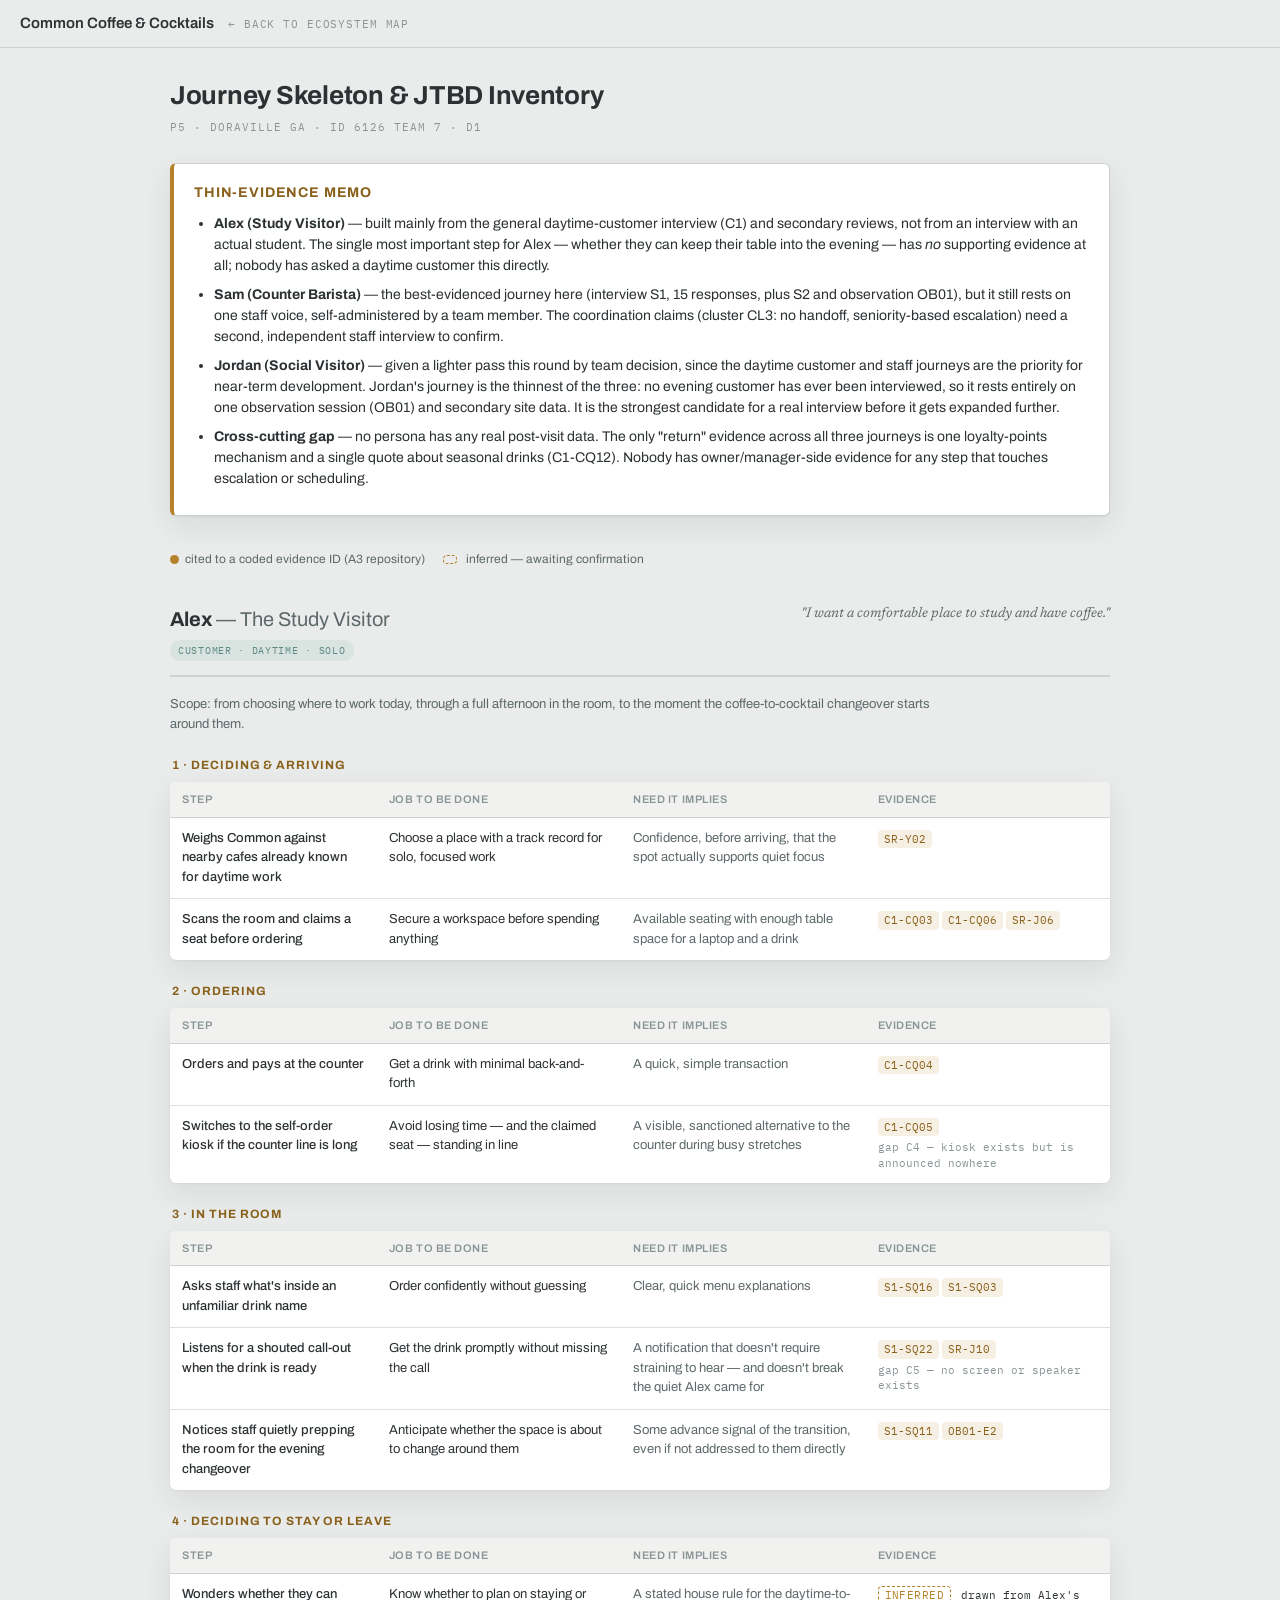
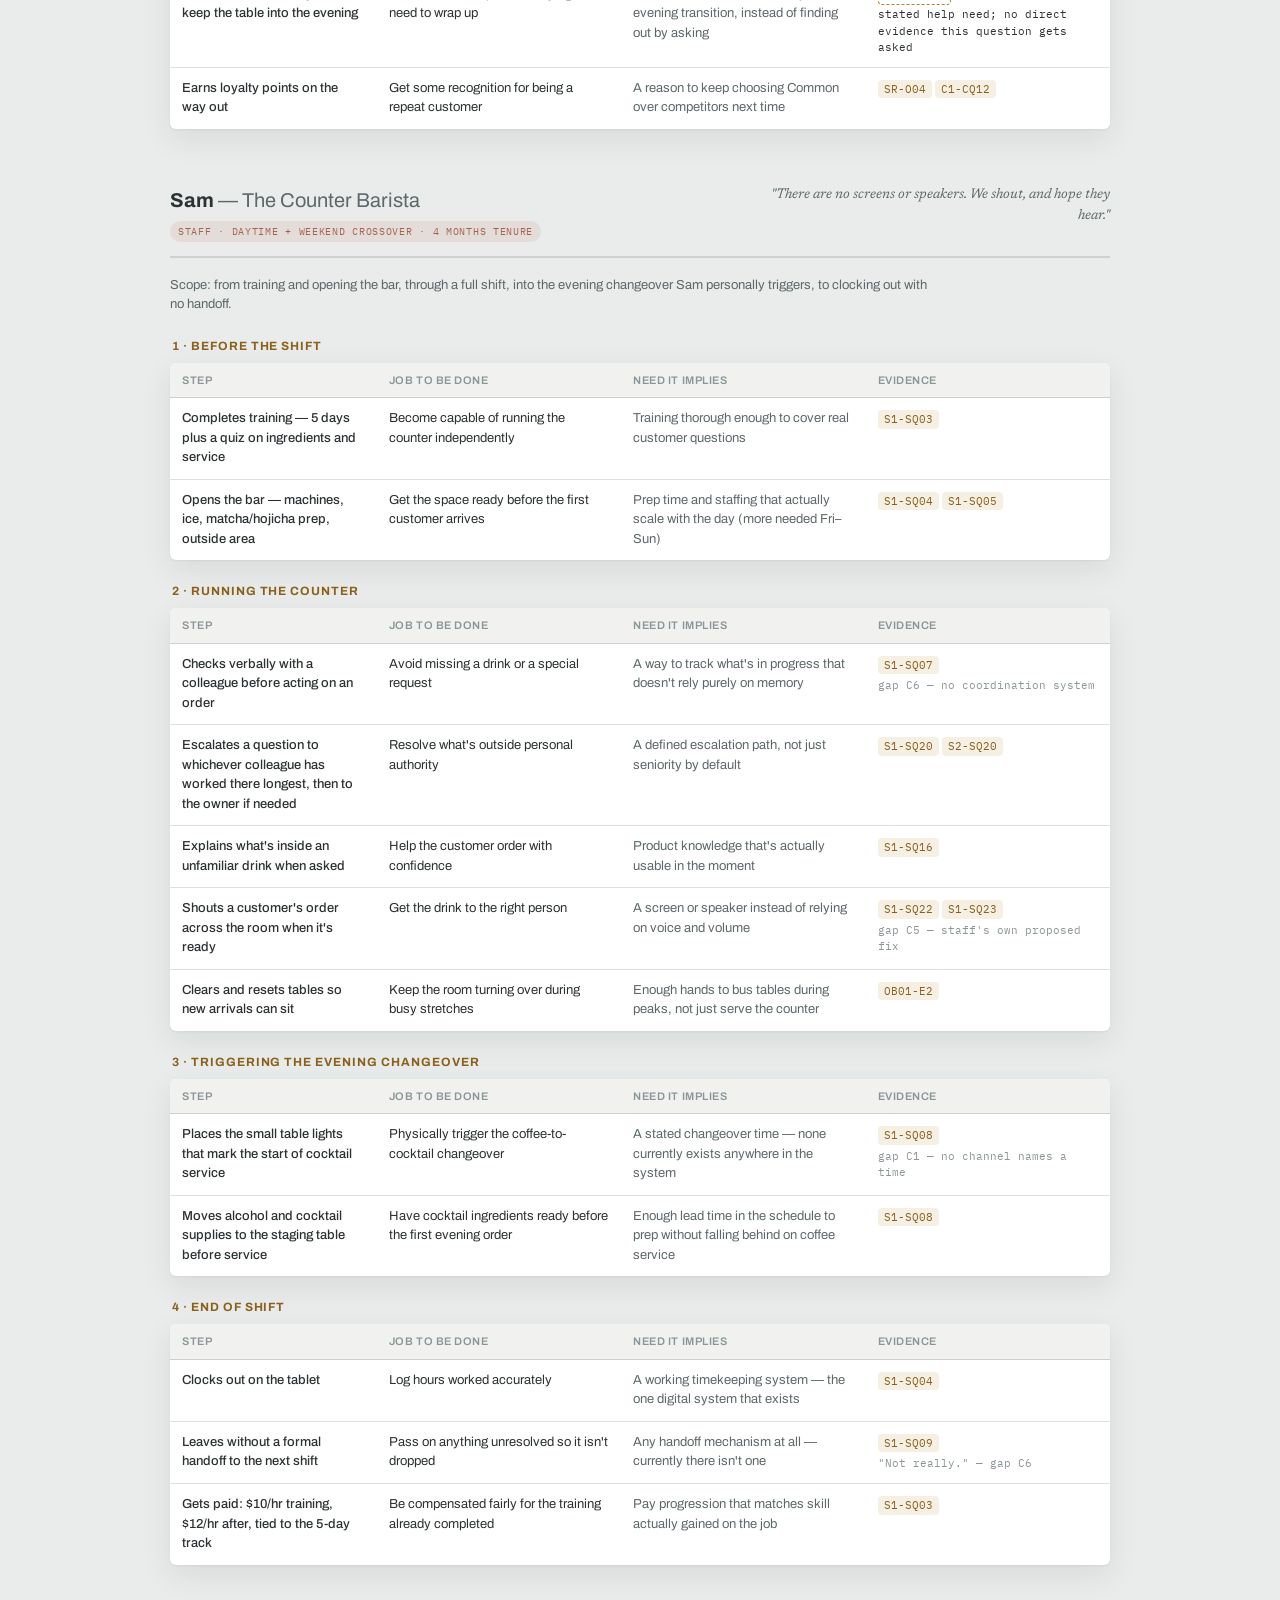
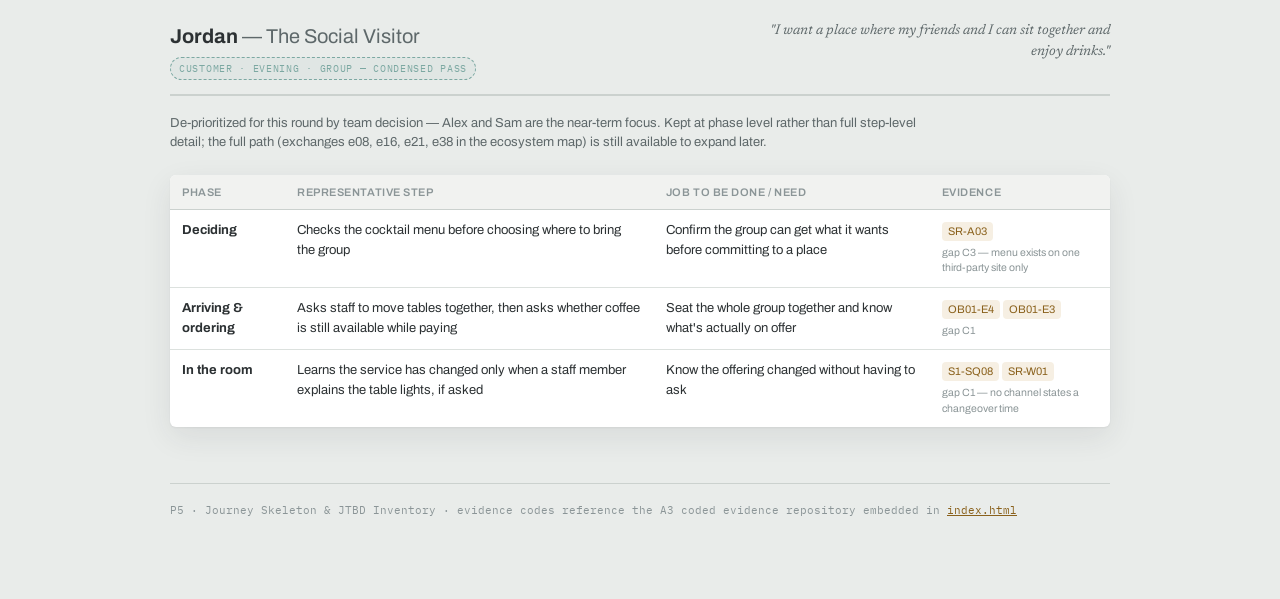
==== journey.html @ 6e0c011a "Add P5 journey skeleton and JTBD inventory Phases/steps/JTBD/needs for Alex and Sam, condensed pass " ====
<!DOCTYPE html>
<html lang="en">
<head>
<meta charset="UTF-8">
<meta name="viewport" content="width=device-width, initial-scale=1.0">
<title>Journey Skeleton &amp; JTBD Inventory — Common Coffee</title>
<link rel="preconnect" href="https://fonts.googleapis.com">
<link rel="preconnect" href="https://fonts.gstatic.com" crossorigin>
<link rel="stylesheet" href="https://fonts.googleapis.com/css2?family=Archivo:wght@400;500;600;700&family=IBM+Plex+Mono:wght@400;500&family=Newsreader:ital,opsz,wght@0,6..72,400;1,6..72,400&display=swap">
<style>
:root{
  --chrome:#E9ECEA; --chrome-2:#E0E4E1; --chrome-3:#D4D9D6;
  --ink:#2C3133; --ink-2:#5E686A; --ink-3:#8B9597;
  --rule:#CBD1CE; --rule-soft:#DCE1DE;
  --stage:#F1F2F0; --stage-2:#FFFFFF;
  --brass:#B5822C; --brass-deep:#8A611C; --brass-wash:rgba(181,130,44,.13);
  --c-customer:#5E8A83; --c-customer-wash:rgba(124,168,162,.14);
  --c-staff:#A6644F; --c-staff-wash:rgba(197,139,124,.16);
  --c-customer-lite:#7CA8A2; --c-customer-lite-wash:rgba(124,168,162,.08);
  --infer:#B5822C;
  --shadow:0 1px 2px rgba(44,49,51,.06), 0 10px 30px rgba(44,49,51,.09);
}
@media (prefers-color-scheme: dark){
  :root:not([data-theme="light"]){
    --chrome:#1B1F20; --chrome-2:#232829; --chrome-3:#2C3234;
    --ink:#E4E8E7; --ink-2:#A8B1B1; --ink-3:#788283;
    --rule:#343A3B; --rule-soft:#282D2E;
    --stage:#212525; --stage-2:#272B2C;
    --brass:#D39A3E; --brass-deep:#E0AE58; --brass-wash:rgba(211,154,62,.16);
    --c-customer:#7CB0A9; --c-customer-wash:rgba(124,176,169,.14);
    --c-staff:#CF9384; --c-staff-wash:rgba(207,147,132,.16);
    --c-customer-lite:#6C9A94; --c-customer-lite-wash:rgba(124,176,169,.08);
    --infer:#D39A3E;
    --shadow:0 1px 2px rgba(0,0,0,.45), 0 10px 30px rgba(0,0,0,.38);
  }
}
*{box-sizing:border-box}
body{
  margin:0; background:var(--chrome); color:var(--ink);
  font-family:"Archivo","Helvetica Neue",Arial,sans-serif;
  font-size:14px; line-height:1.5; -webkit-font-smoothing:antialiased;
}
a{color:var(--brass-deep)}
.wrap{max-width:980px; margin:0 auto; padding:28px 20px 80px}

header.top{padding:12px 20px; border-bottom:1px solid var(--rule); background:var(--chrome); display:flex; align-items:baseline; gap:14px; flex-wrap:wrap}
header.top .brand{font-weight:600; font-size:15px}
header.top a.back{font-family:"IBM Plex Mono",monospace; font-size:11px; text-transform:uppercase; letter-spacing:.08em; color:var(--ink-3); text-decoration:none}
header.top a.back:hover{color:var(--brass-deep)}

h1{font-size:26px; font-weight:700; letter-spacing:-.01em; margin:0 0 4px}
.sub{font-family:"IBM Plex Mono",monospace; font-size:11px; text-transform:uppercase; letter-spacing:.09em; color:var(--ink-3); margin-bottom:28px}

.memo{
  background:var(--stage-2); border:1px solid var(--rule); border-left:4px solid var(--brass);
  border-radius:6px; padding:18px 20px; margin-bottom:34px; box-shadow:var(--shadow);
}
.memo h2{margin:0 0 10px; font-size:14px; text-transform:uppercase; letter-spacing:.06em; color:var(--brass-deep)}
.memo ul{margin:0; padding-left:20px}
.memo li{margin-bottom:8px}
.memo li b{color:var(--ink)}

.legend{display:flex; gap:18px; flex-wrap:wrap; margin-bottom:36px; font-size:12px; color:var(--ink-2)}
.legend span{display:inline-flex; align-items:center; gap:6px}
.dot{width:9px; height:9px; border-radius:50%; display:inline-block}
.dot.cited{background:var(--brass)}
.dot.inferred{background:none; border:1.5px dashed var(--infer)}

.persona{margin-bottom:56px}
.persona-head{
  display:flex; align-items:flex-start; justify-content:space-between; gap:16px; flex-wrap:wrap;
  padding-bottom:14px; margin-bottom:18px; border-bottom:2px solid var(--rule);
}
.persona-head h2{font-size:20px; margin:0}
.persona-head .arch{color:var(--ink-2); font-weight:400}
.persona-head .quote{font-family:"Newsreader",serif; font-style:italic; color:var(--ink-2); max-width:360px; text-align:right}
.tag{
  display:inline-block; font-family:"IBM Plex Mono",monospace; font-size:10px; text-transform:uppercase;
  letter-spacing:.07em; padding:3px 8px; border-radius:20px; margin-top:6px;
}
.tag.customer{background:var(--c-customer-wash); color:var(--c-customer)}
.tag.staff{background:var(--c-staff-wash); color:var(--c-staff)}
.tag.light{background:var(--c-customer-lite-wash); color:var(--c-customer-lite); border:1px dashed var(--c-customer-lite)}

.note{font-size:13px; color:var(--ink-2); margin-bottom:22px; max-width:760px}

.phase{margin-bottom:22px}
.phase h3{
  font-size:12px; text-transform:uppercase; letter-spacing:.08em; color:var(--brass-deep);
  margin:0 0 8px; padding-left:2px;
}
table.steps{width:100%; border-collapse:collapse; background:var(--stage-2); border-radius:6px; overflow:hidden; box-shadow:var(--shadow)}
table.steps th{
  text-align:left; font-size:11px; text-transform:uppercase; letter-spacing:.05em; color:var(--ink-3);
  font-weight:600; padding:9px 12px; border-bottom:1px solid var(--rule); background:var(--stage)
}
table.steps td{padding:11px 12px; border-bottom:1px solid var(--rule-soft); vertical-align:top; font-size:13px}
table.steps tr:last-child td{border-bottom:none}
table.steps td.step{font-weight:500; width:22%}
table.steps td.jtbd{width:26%; color:var(--ink)}
table.steps td.need{width:26%; color:var(--ink-2)}
table.steps td.ev{width:26%; font-family:"IBM Plex Mono",monospace; font-size:11px}
.code{
  display:inline-block; background:var(--brass-wash); color:var(--brass-deep); border-radius:4px;
  padding:1px 6px; margin:1px 3px 1px 0; font-size:11px;
}
.inferred{
  display:inline-block; border:1px dashed var(--infer); color:var(--infer); border-radius:4px;
  padding:1px 6px; margin:1px 3px 1px 0; font-size:10.5px; text-transform:uppercase; letter-spacing:.04em;
}
.contra{color:var(--ink-3); font-size:10.5px; display:block; margin-top:3px}

.condensed-table{width:100%; border-collapse:collapse; background:var(--stage-2); border-radius:6px; overflow:hidden; box-shadow:var(--shadow)}
.condensed-table th{
  text-align:left; font-size:11px; text-transform:uppercase; letter-spacing:.05em; color:var(--ink-3);
  font-weight:600; padding:9px 12px; border-bottom:1px solid var(--rule); background:var(--stage)
}
.condensed-table td{padding:11px 12px; border-bottom:1px solid var(--rule-soft); vertical-align:top; font-size:13px}
.condensed-table tr:last-child td{border-bottom:none}

footer{margin-top:40px; padding-top:18px; border-top:1px solid var(--rule); font-size:11px; color:var(--ink-3); font-family:"IBM Plex Mono",monospace}
</style>
</head>
<body>

<header class="top">
  <span class="brand">Common Coffee &amp; Cocktails</span>
  <a class="back" href="index.html">&larr; back to ecosystem map</a>
</header>

<div class="wrap">
  <h1>Journey Skeleton &amp; JTBD Inventory</h1>
  <div class="sub">P5 · Doraville GA · ID 6126 Team 7 · D1</div>

  <div class="memo">
    <h2>Thin-evidence memo</h2>
    <ul>
      <li><b>Alex (Study Visitor)</b> — built mainly from the general daytime-customer interview (C1) and secondary reviews, not from an interview with an actual student. The single most important step for Alex — whether they can keep their table into the evening — has <i>no</i> supporting evidence at all; nobody has asked a daytime customer this directly.</li>
      <li><b>Sam (Counter Barista)</b> — the best-evidenced journey here (interview S1, 15 responses, plus S2 and observation OB01), but it still rests on one staff voice, self-administered by a team member. The coordination claims (cluster CL3: no handoff, seniority-based escalation) need a second, independent staff interview to confirm.</li>
      <li><b>Jordan (Social Visitor)</b> — given a lighter pass this round by team decision, since the daytime customer and staff journeys are the priority for near-term development. Jordan's journey is the thinnest of the three: no evening customer has ever been interviewed, so it rests entirely on one observation session (OB01) and secondary site data. It is the strongest candidate for a real interview before it gets expanded further.</li>
      <li><b>Cross-cutting gap</b> — no persona has any real post-visit data. The only "return" evidence across all three journeys is one loyalty-points mechanism and a single quote about seasonal drinks (C1-CQ12). Nobody has owner/manager-side evidence for any step that touches escalation or scheduling.</li>
    </ul>
  </div>

  <div class="legend">
    <span><span class="dot cited"></span> cited to a coded evidence ID (A3 repository)</span>
    <span><span class="dot inferred"></span> inferred — awaiting confirmation</span>
  </div>

  <!-- ================= ALEX ================= -->
  <section class="persona">
    <div class="persona-head">
      <div>
        <h2>Alex <span class="arch">— The Study Visitor</span></h2>
        <span class="tag customer">Customer · Daytime · Solo</span>
      </div>
      <div class="quote">"I want a comfortable place to study and have coffee."</div>
    </div>
    <p class="note">Scope: from choosing where to work today, through a full afternoon in the room, to the moment the coffee-to-cocktail changeover starts around them.</p>

    <div class="phase">
      <h3>1 · Deciding &amp; arriving</h3>
      <table class="steps">
        <tr><th>Step</th><th>Job to be done</th><th>Need it implies</th><th>Evidence</th></tr>
        <tr>
          <td class="step">Weighs Common against nearby cafes already known for daytime work</td>
          <td class="jtbd">Choose a place with a track record for solo, focused work</td>
          <td class="need">Confidence, before arriving, that the spot actually supports quiet focus</td>
          <td class="ev"><span class="code">SR-Y02</span></td>
        </tr>
        <tr>
          <td class="step">Scans the room and claims a seat before ordering</td>
          <td class="jtbd">Secure a workspace before spending anything</td>
          <td class="need">Available seating with enough table space for a laptop and a drink</td>
          <td class="ev"><span class="code">C1-CQ03</span><span class="code">C1-CQ06</span><span class="code">SR-J06</span></td>
        </tr>
      </table>
    </div>

    <div class="phase">
      <h3>2 · Ordering</h3>
      <table class="steps">
        <tr><th>Step</th><th>Job to be done</th><th>Need it implies</th><th>Evidence</th></tr>
        <tr>
          <td class="step">Orders and pays at the counter</td>
          <td class="jtbd">Get a drink with minimal back-and-forth</td>
          <td class="need">A quick, simple transaction</td>
          <td class="ev"><span class="code">C1-CQ04</span></td>
        </tr>
        <tr>
          <td class="step">Switches to the self-order kiosk if the counter line is long</td>
          <td class="jtbd">Avoid losing time — and the claimed seat — standing in line</td>
          <td class="need">A visible, sanctioned alternative to the counter during busy stretches</td>
          <td class="ev"><span class="code">C1-CQ05</span><span class="contra">gap C4 — kiosk exists but is announced nowhere</span></td>
        </tr>
      </table>
    </div>

    <div class="phase">
      <h3>3 · In the room</h3>
      <table class="steps">
        <tr><th>Step</th><th>Job to be done</th><th>Need it implies</th><th>Evidence</th></tr>
        <tr>
          <td class="step">Asks staff what's inside an unfamiliar drink name</td>
          <td class="jtbd">Order confidently without guessing</td>
          <td class="need">Clear, quick menu explanations</td>
          <td class="ev"><span class="code">S1-SQ16</span><span class="code">S1-SQ03</span></td>
        </tr>
        <tr>
          <td class="step">Listens for a shouted call-out when the drink is ready</td>
          <td class="jtbd">Get the drink promptly without missing the call</td>
          <td class="need">A notification that doesn't require straining to hear — and doesn't break the quiet Alex came for</td>
          <td class="ev"><span class="code">S1-SQ22</span><span class="code">SR-J10</span><span class="contra">gap C5 — no screen or speaker exists</span></td>
        </tr>
        <tr>
          <td class="step">Notices staff quietly prepping the room for the evening changeover</td>
          <td class="jtbd">Anticipate whether the space is about to change around them</td>
          <td class="need">Some advance signal of the transition, even if not addressed to them directly</td>
          <td class="ev"><span class="code">S1-SQ11</span><span class="code">OB01-E2</span></td>
        </tr>
      </table>
    </div>

    <div class="phase">
      <h3>4 · Deciding to stay or leave</h3>
      <table class="steps">
        <tr><th>Step</th><th>Job to be done</th><th>Need it implies</th><th>Evidence</th></tr>
        <tr>
          <td class="step">Wonders whether they can keep the table into the evening</td>
          <td class="jtbd">Know whether to plan on staying or need to wrap up</td>
          <td class="need">A stated house rule for the daytime-to-evening transition, instead of finding out by asking</td>
          <td class="ev"><span class="inferred">inferred</span> drawn from Alex's stated help need; no direct evidence this question gets asked</td>
        </tr>
        <tr>
          <td class="step">Earns loyalty points on the way out</td>
          <td class="jtbd">Get some recognition for being a repeat customer</td>
          <td class="need">A reason to keep choosing Common over competitors next time</td>
          <td class="ev"><span class="code">SR-O04</span><span class="code">C1-CQ12</span></td>
        </tr>
      </table>
    </div>
  </section>

  <!-- ================= SAM ================= -->
  <section class="persona">
    <div class="persona-head">
      <div>
        <h2>Sam <span class="arch">— The Counter Barista</span></h2>
        <span class="tag staff">Staff · Daytime + weekend crossover · 4 months tenure</span>
      </div>
      <div class="quote">"There are no screens or speakers. We shout, and hope they hear."</div>
    </div>
    <p class="note">Scope: from training and opening the bar, through a full shift, into the evening changeover Sam personally triggers, to clocking out with no handoff.</p>

    <div class="phase">
      <h3>1 · Before the shift</h3>
      <table class="steps">
        <tr><th>Step</th><th>Job to be done</th><th>Need it implies</th><th>Evidence</th></tr>
        <tr>
          <td class="step">Completes training — 5 days plus a quiz on ingredients and service</td>
          <td class="jtbd">Become capable of running the counter independently</td>
          <td class="need">Training thorough enough to cover real customer questions</td>
          <td class="ev"><span class="code">S1-SQ03</span></td>
        </tr>
        <tr>
          <td class="step">Opens the bar — machines, ice, matcha/hojicha prep, outside area</td>
          <td class="jtbd">Get the space ready before the first customer arrives</td>
          <td class="need">Prep time and staffing that actually scale with the day (more needed Fri–Sun)</td>
          <td class="ev"><span class="code">S1-SQ04</span><span class="code">S1-SQ05</span></td>
        </tr>
      </table>
    </div>

    <div class="phase">
      <h3>2 · Running the counter</h3>
      <table class="steps">
        <tr><th>Step</th><th>Job to be done</th><th>Need it implies</th><th>Evidence</th></tr>
        <tr>
          <td class="step">Checks verbally with a colleague before acting on an order</td>
          <td class="jtbd">Avoid missing a drink or a special request</td>
          <td class="need">A way to track what's in progress that doesn't rely purely on memory</td>
          <td class="ev"><span class="code">S1-SQ07</span><span class="contra">gap C6 — no coordination system</span></td>
        </tr>
        <tr>
          <td class="step">Escalates a question to whichever colleague has worked there longest, then to the owner if needed</td>
          <td class="jtbd">Resolve what's outside personal authority</td>
          <td class="need">A defined escalation path, not just seniority by default</td>
          <td class="ev"><span class="code">S1-SQ20</span><span class="code">S2-SQ20</span></td>
        </tr>
        <tr>
          <td class="step">Explains what's inside an unfamiliar drink when asked</td>
          <td class="jtbd">Help the customer order with confidence</td>
          <td class="need">Product knowledge that's actually usable in the moment</td>
          <td class="ev"><span class="code">S1-SQ16</span></td>
        </tr>
        <tr>
          <td class="step">Shouts a customer's order across the room when it's ready</td>
          <td class="jtbd">Get the drink to the right person</td>
          <td class="need">A screen or speaker instead of relying on voice and volume</td>
          <td class="ev"><span class="code">S1-SQ22</span><span class="code">S1-SQ23</span><span class="contra">gap C5 — staff's own proposed fix</span></td>
        </tr>
        <tr>
          <td class="step">Clears and resets tables so new arrivals can sit</td>
          <td class="jtbd">Keep the room turning over during busy stretches</td>
          <td class="need">Enough hands to bus tables during peaks, not just serve the counter</td>
          <td class="ev"><span class="code">OB01-E2</span></td>
        </tr>
      </table>
    </div>

    <div class="phase">
      <h3>3 · Triggering the evening changeover</h3>
      <table class="steps">
        <tr><th>Step</th><th>Job to be done</th><th>Need it implies</th><th>Evidence</th></tr>
        <tr>
          <td class="step">Places the small table lights that mark the start of cocktail service</td>
          <td class="jtbd">Physically trigger the coffee-to-cocktail changeover</td>
          <td class="need">A stated changeover time — none currently exists anywhere in the system</td>
          <td class="ev"><span class="code">S1-SQ08</span><span class="contra">gap C1 — no channel names a time</span></td>
        </tr>
        <tr>
          <td class="step">Moves alcohol and cocktail supplies to the staging table before service</td>
          <td class="jtbd">Have cocktail ingredients ready before the first evening order</td>
          <td class="need">Enough lead time in the schedule to prep without falling behind on coffee service</td>
          <td class="ev"><span class="code">S1-SQ08</span></td>
        </tr>
      </table>
    </div>

    <div class="phase">
      <h3>4 · End of shift</h3>
      <table class="steps">
        <tr><th>Step</th><th>Job to be done</th><th>Need it implies</th><th>Evidence</th></tr>
        <tr>
          <td class="step">Clocks out on the tablet</td>
          <td class="jtbd">Log hours worked accurately</td>
          <td class="need">A working timekeeping system — the one digital system that exists</td>
          <td class="ev"><span class="code">S1-SQ04</span></td>
        </tr>
        <tr>
          <td class="step">Leaves without a formal handoff to the next shift</td>
          <td class="jtbd">Pass on anything unresolved so it isn't dropped</td>
          <td class="need">Any handoff mechanism at all — currently there isn't one</td>
          <td class="ev"><span class="code">S1-SQ09</span><span class="contra">"Not really." — gap C6</span></td>
        </tr>
        <tr>
          <td class="step">Gets paid: $10/hr training, $12/hr after, tied to the 5-day track</td>
          <td class="jtbd">Be compensated fairly for the training already completed</td>
          <td class="need">Pay progression that matches skill actually gained on the job</td>
          <td class="ev"><span class="code">S1-SQ03</span></td>
        </tr>
      </table>
    </div>
  </section>

  <!-- ================= JORDAN (condensed) ================= -->
  <section class="persona">
    <div class="persona-head">
      <div>
        <h2>Jordan <span class="arch">— The Social Visitor</span></h2>
        <span class="tag light">Customer · Evening · Group — condensed pass</span>
      </div>
      <div class="quote">"I want a place where my friends and I can sit together and enjoy drinks."</div>
    </div>
    <p class="note">De-prioritized for this round by team decision — Alex and Sam are the near-term focus. Kept at phase level rather than full step-level detail; the full path (exchanges e08, e16, e21, e38 in the ecosystem map) is still available to expand later.</p>
    <table class="condensed-table">
      <tr><th>Phase</th><th>Representative step</th><th>Job to be done / need</th><th>Evidence</th></tr>
      <tr>
        <td><b>Deciding</b></td>
        <td>Checks the cocktail menu before choosing where to bring the group</td>
        <td>Confirm the group can get what it wants before committing to a place</td>
        <td><span class="code">SR-A03</span><span class="contra">gap C3 — menu exists on one third-party site only</span></td>
      </tr>
      <tr>
        <td><b>Arriving &amp; ordering</b></td>
        <td>Asks staff to move tables together, then asks whether coffee is still available while paying</td>
        <td>Seat the whole group together and know what's actually on offer</td>
        <td><span class="code">OB01-E4</span><span class="code">OB01-E3</span><span class="contra">gap C1</span></td>
      </tr>
      <tr>
        <td><b>In the room</b></td>
        <td>Learns the service has changed only when a staff member explains the table lights, if asked</td>
        <td>Know the offering changed without having to ask</td>
        <td><span class="code">S1-SQ08</span><span class="code">SR-W01</span><span class="contra">gap C1 — no channel states a changeover time</span></td>
      </tr>
    </table>
  </section>

  <footer>
    P5 · Journey Skeleton &amp; JTBD Inventory · evidence codes reference the A3 coded evidence repository embedded in <a href="index.html">index.html</a>
  </footer>
</div>
</body>
</html>
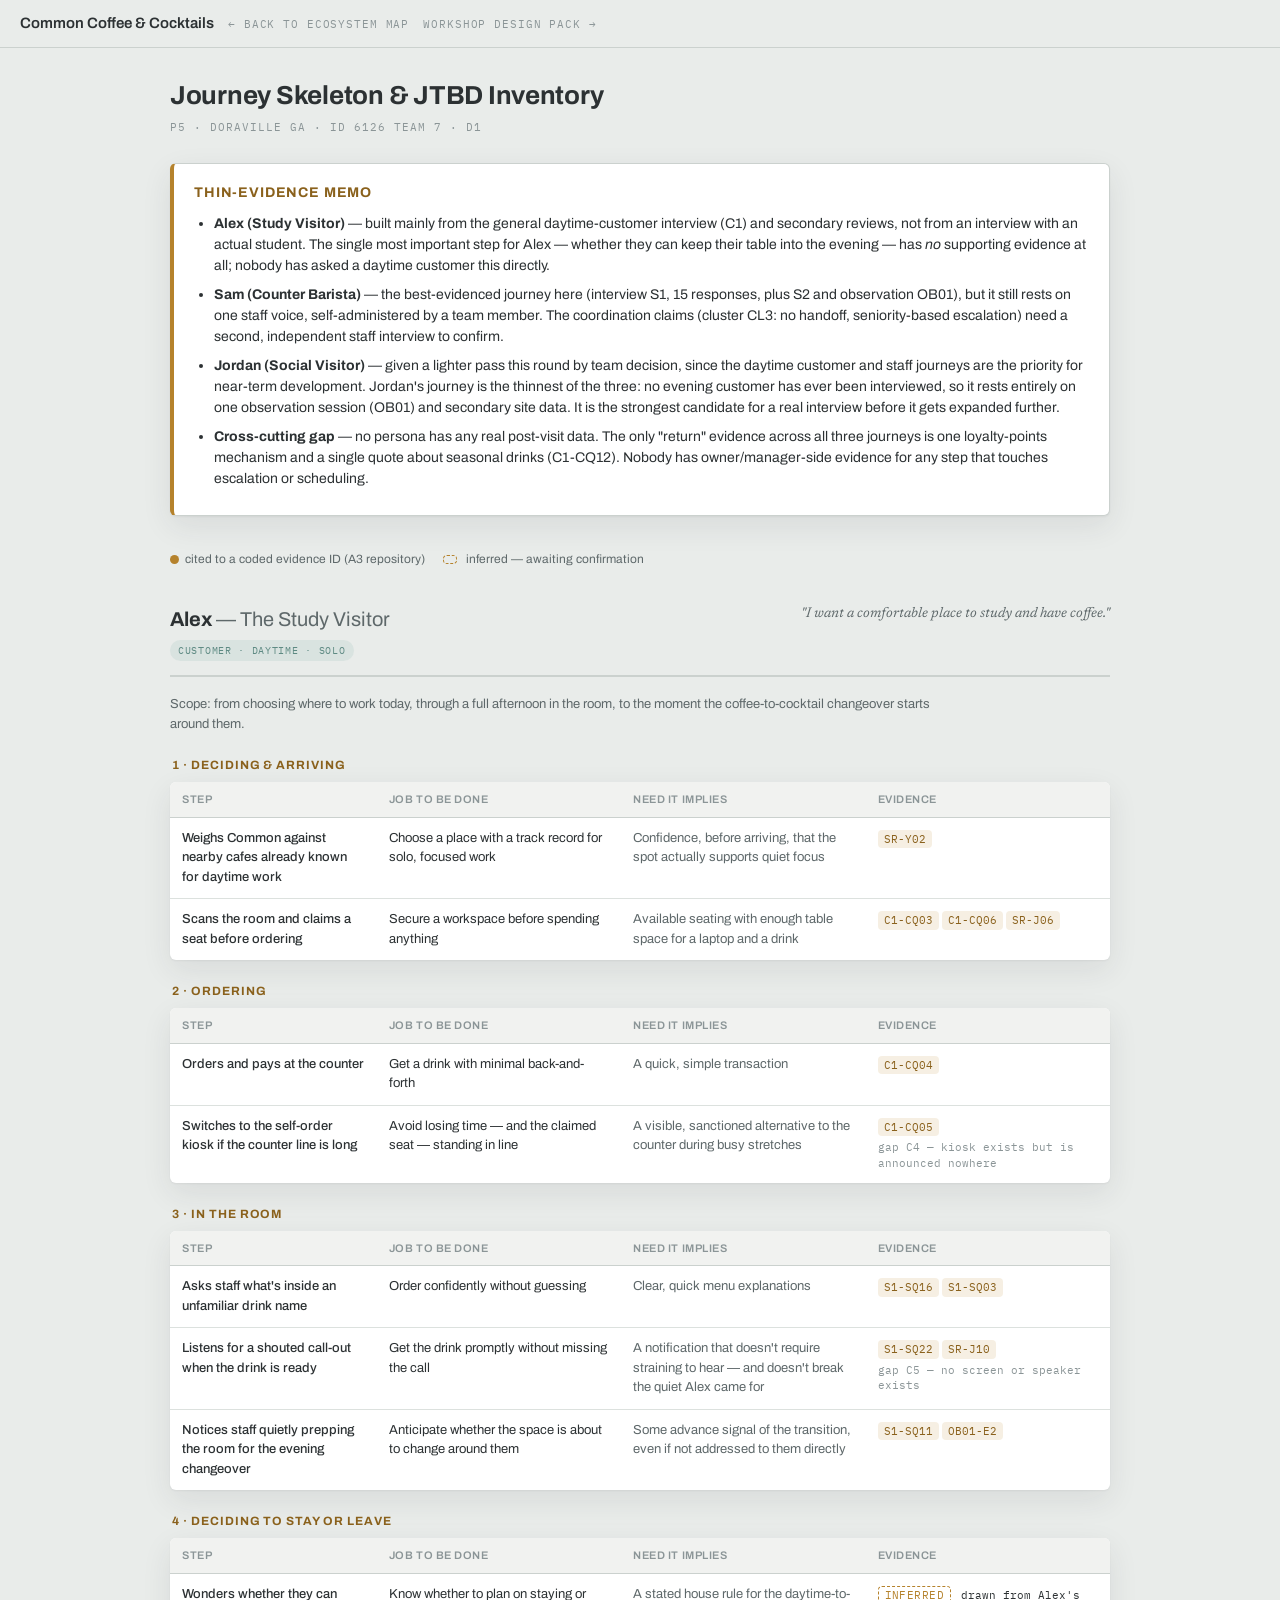
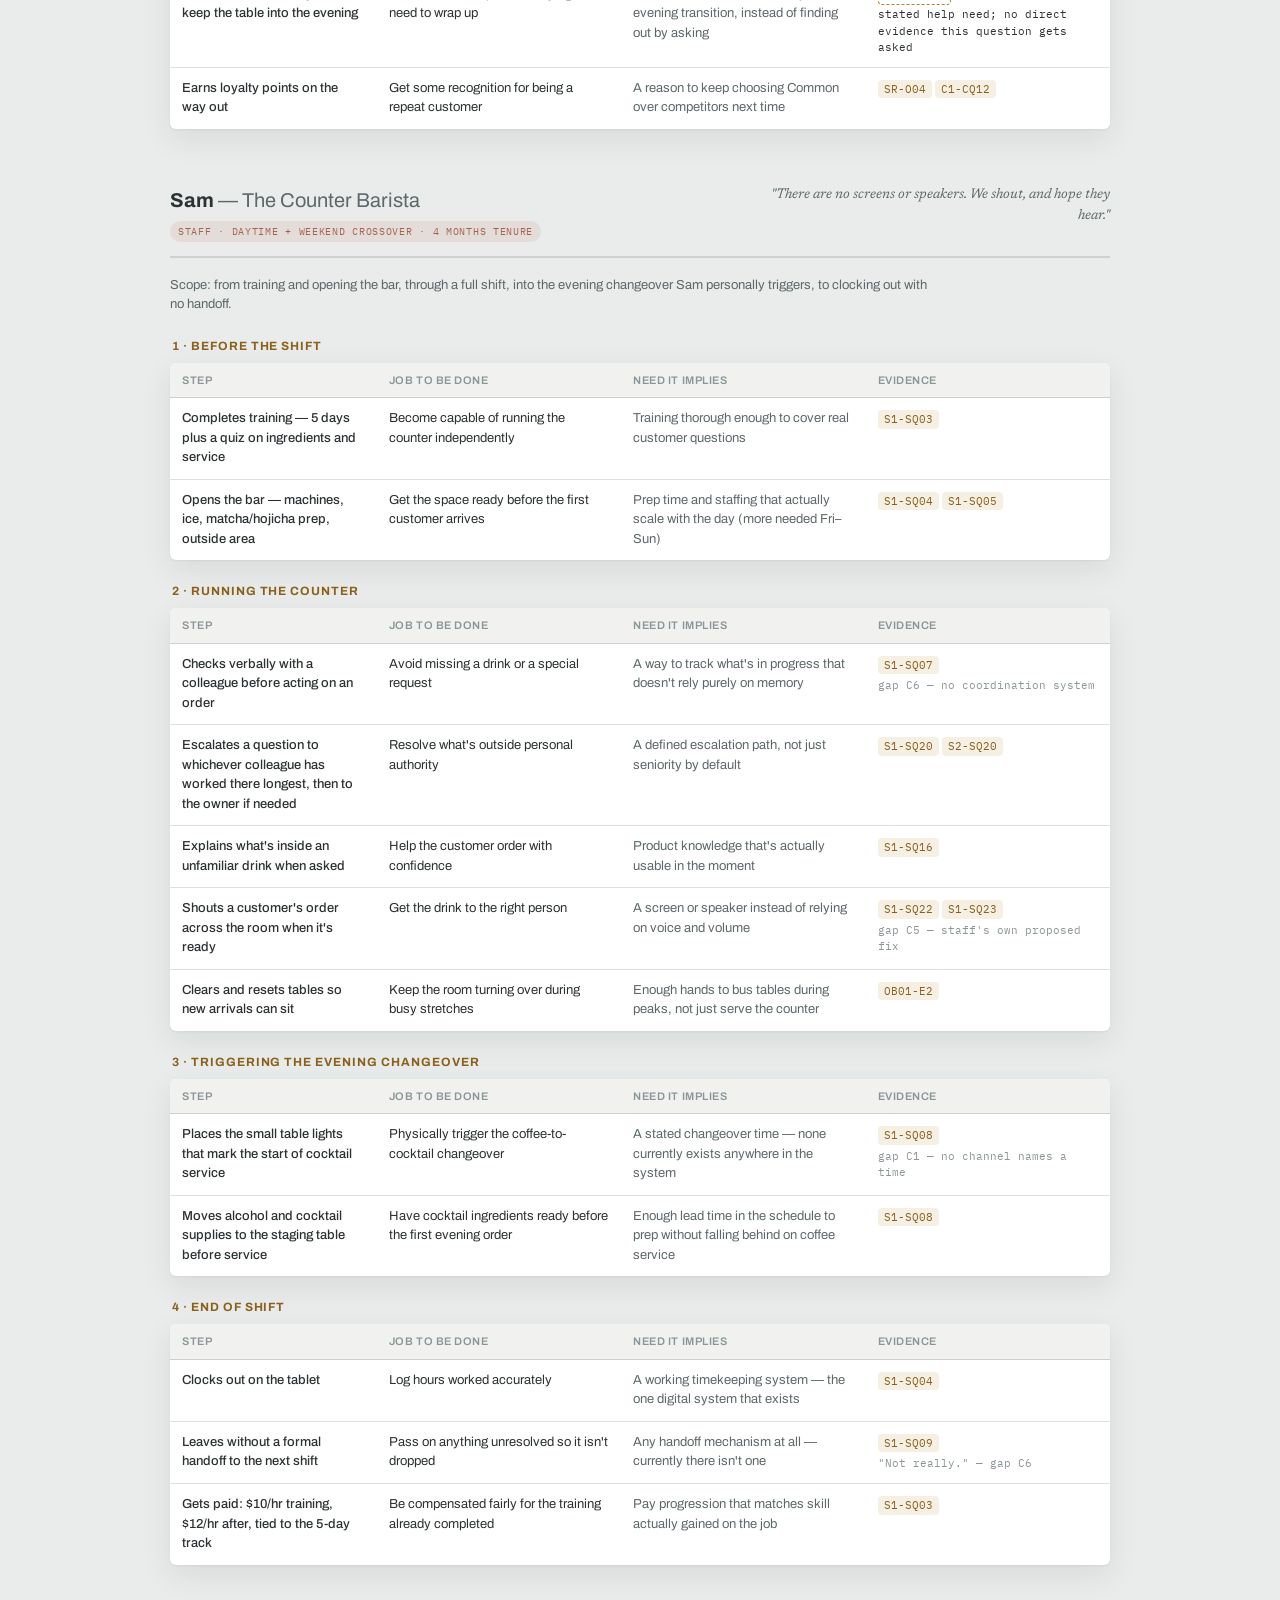
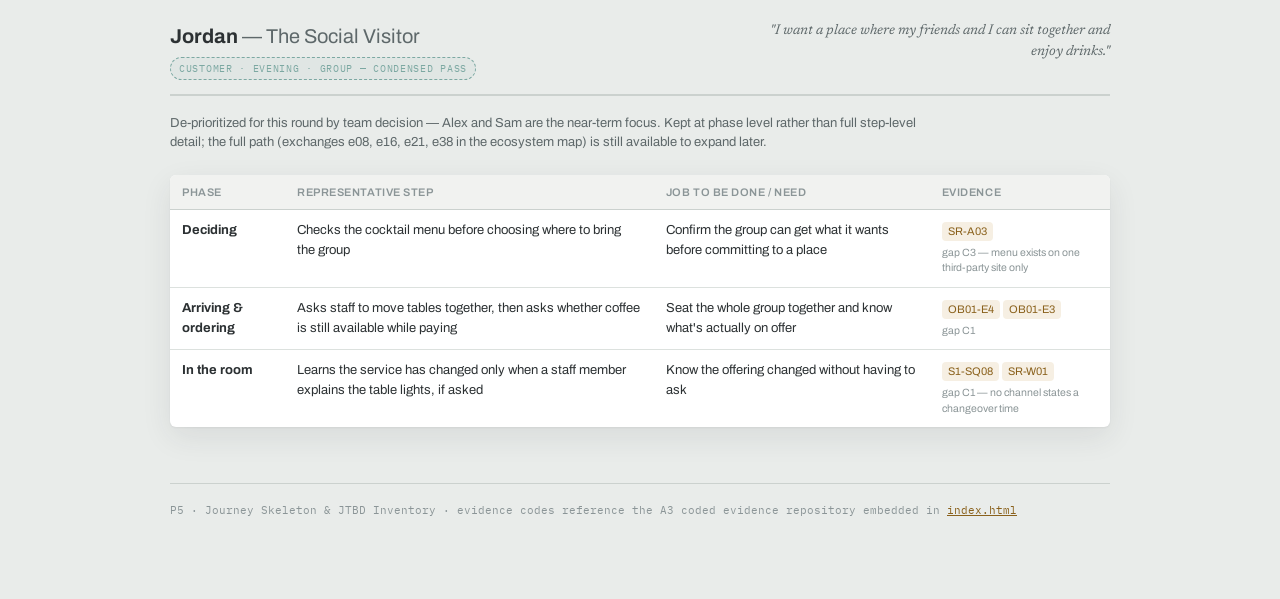
==== commit 2f3f695a: "Add P10 workshop design pack and printable materials Decision framing, participant plan, agenda, act" ====
--- a/journey.html
+++ b/journey.html
@@ -126,6 +126,7 @@
 <header class="top">
   <span class="brand">Common Coffee &amp; Cocktails</span>
   <a class="back" href="index.html">&larr; back to ecosystem map</a>
+  <a class="back" href="workshop.html">workshop design pack &rarr;</a>
 </header>
 
 <div class="wrap">
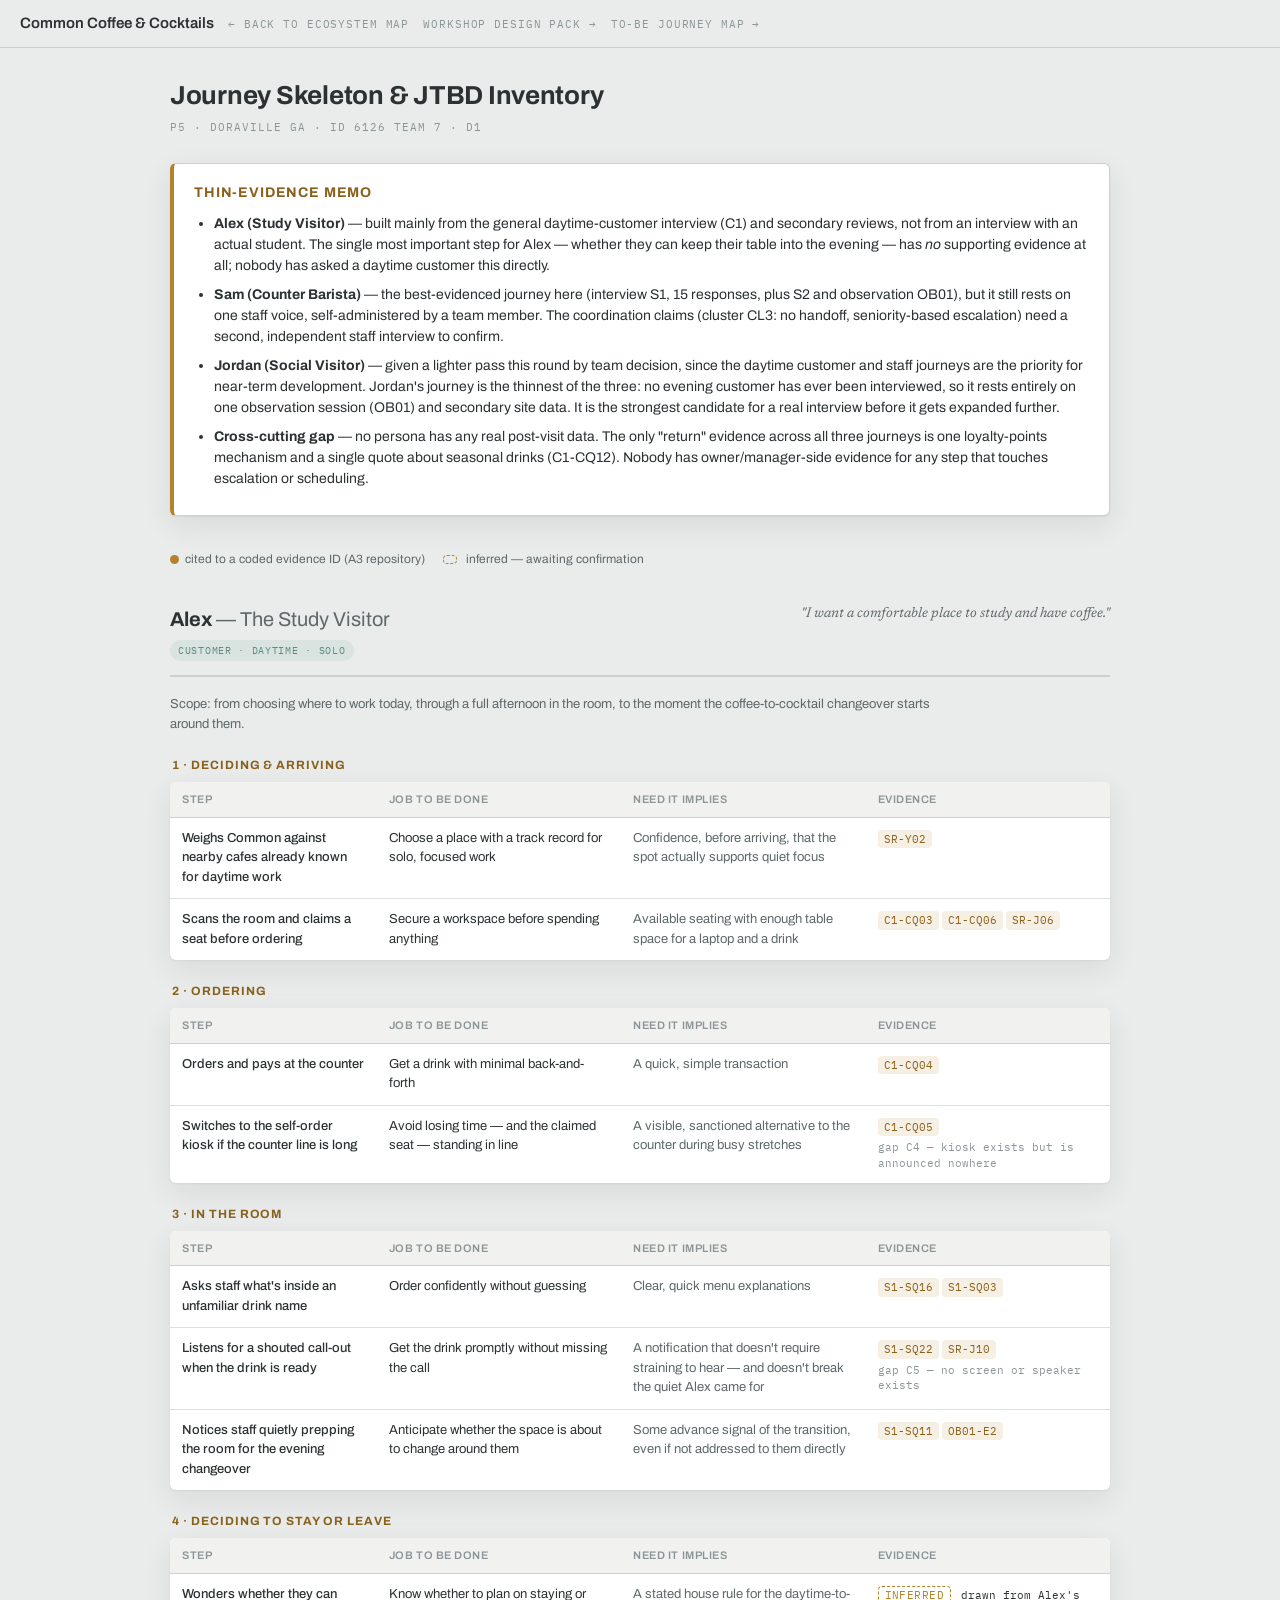
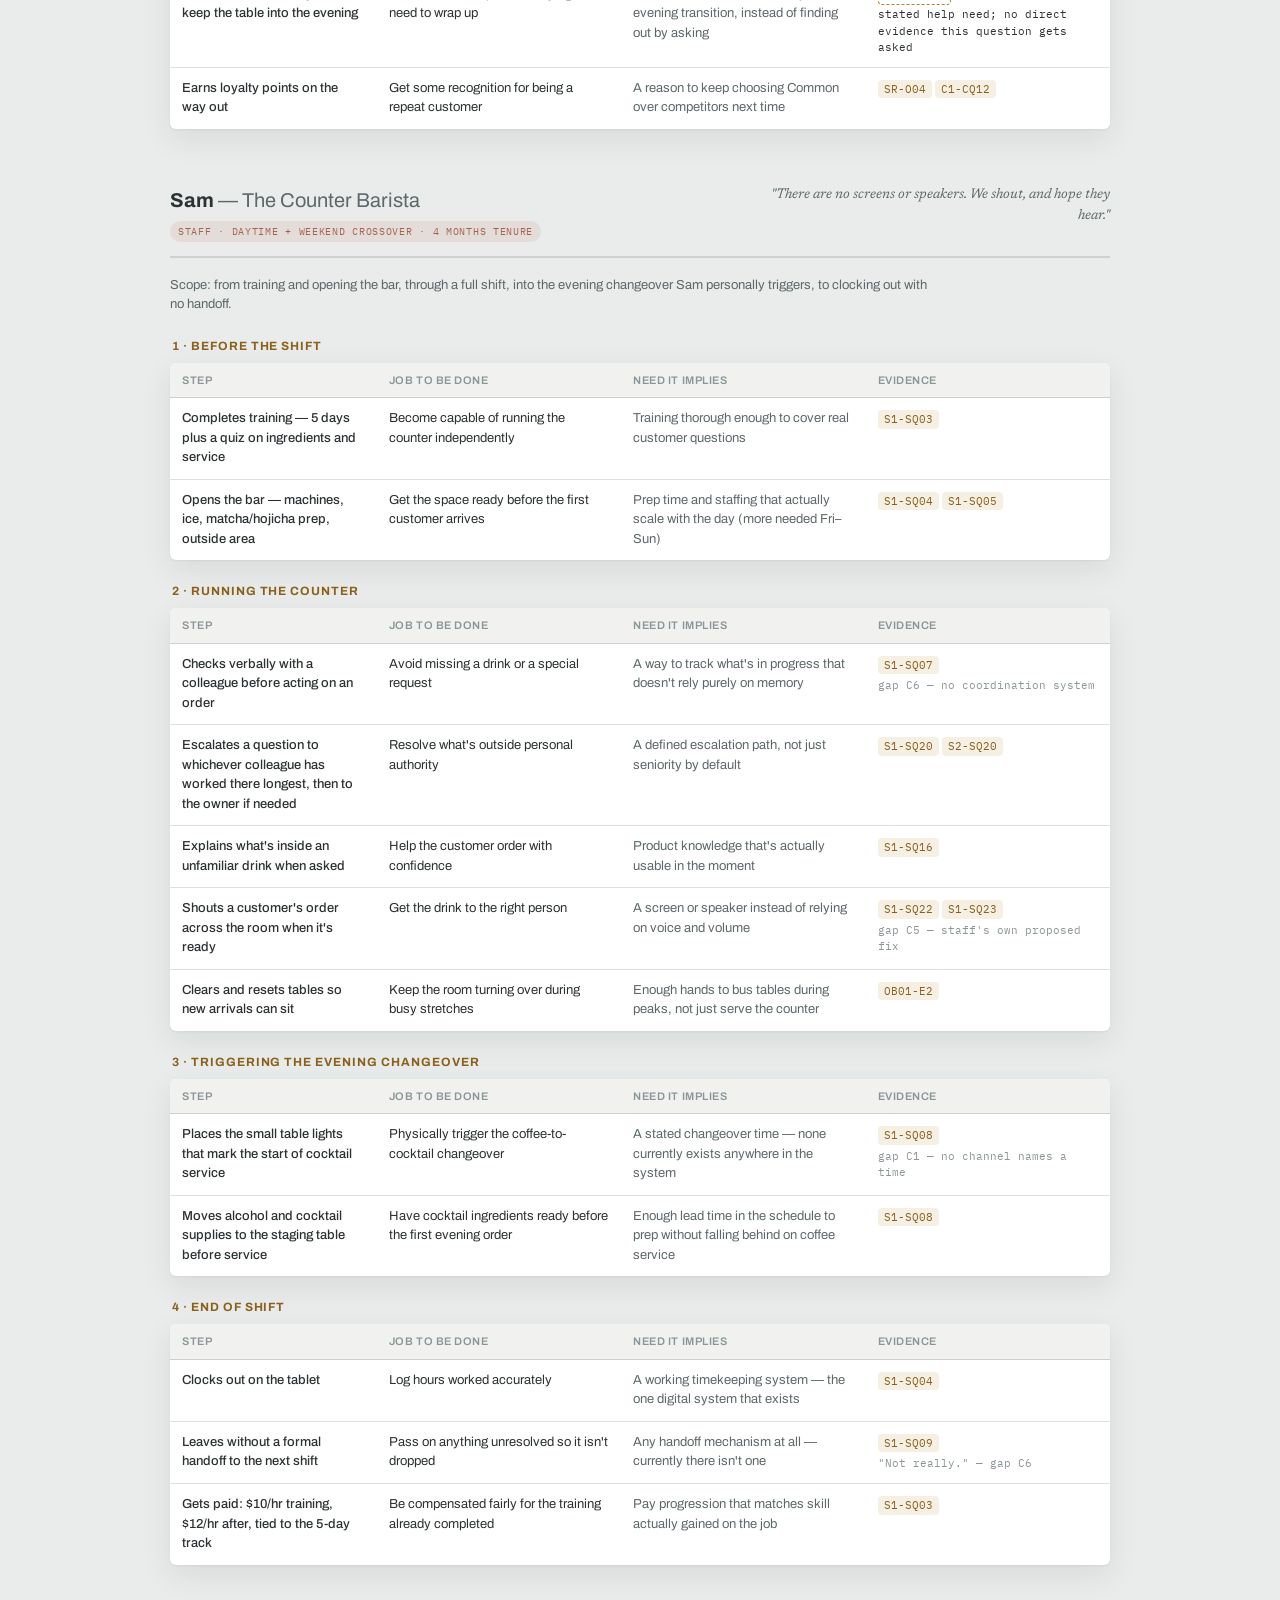
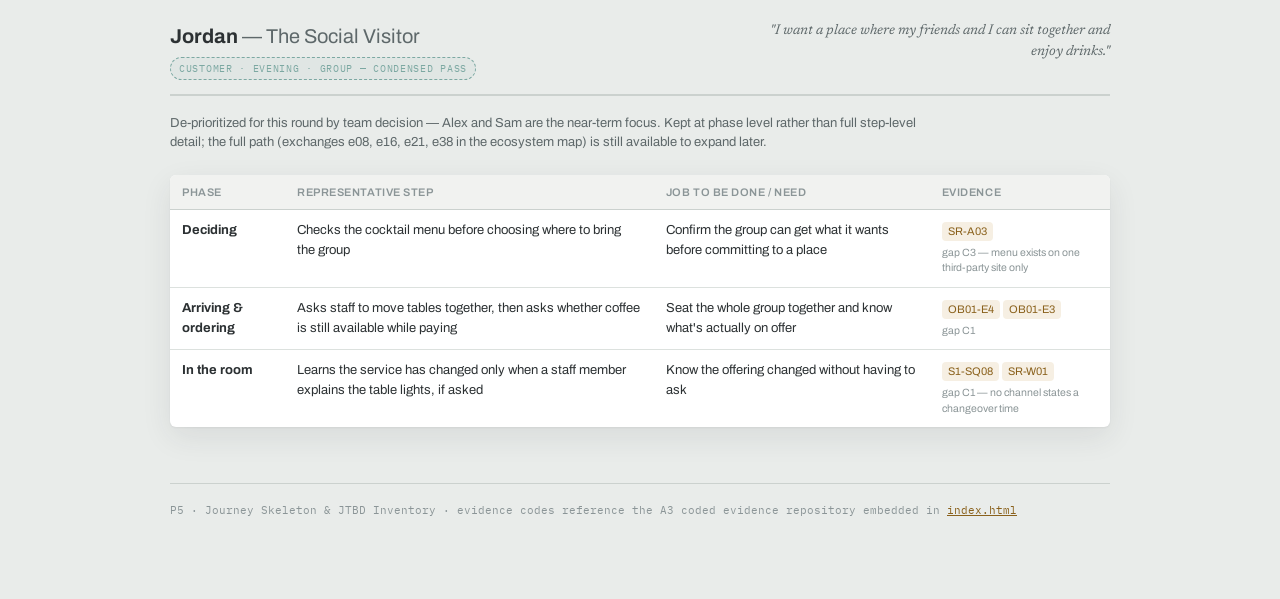
==== commit 0f4cbaba: "Work" ====
--- a/journey.html
+++ b/journey.html
@@ -127,6 +127,7 @@
   <span class="brand">Common Coffee &amp; Cocktails</span>
   <a class="back" href="index.html">&larr; back to ecosystem map</a>
   <a class="back" href="workshop.html">workshop design pack &rarr;</a>
+  <a class="back" href="tobe.html">to-be journey map &rarr;</a>
 </header>
 
 <div class="wrap">
